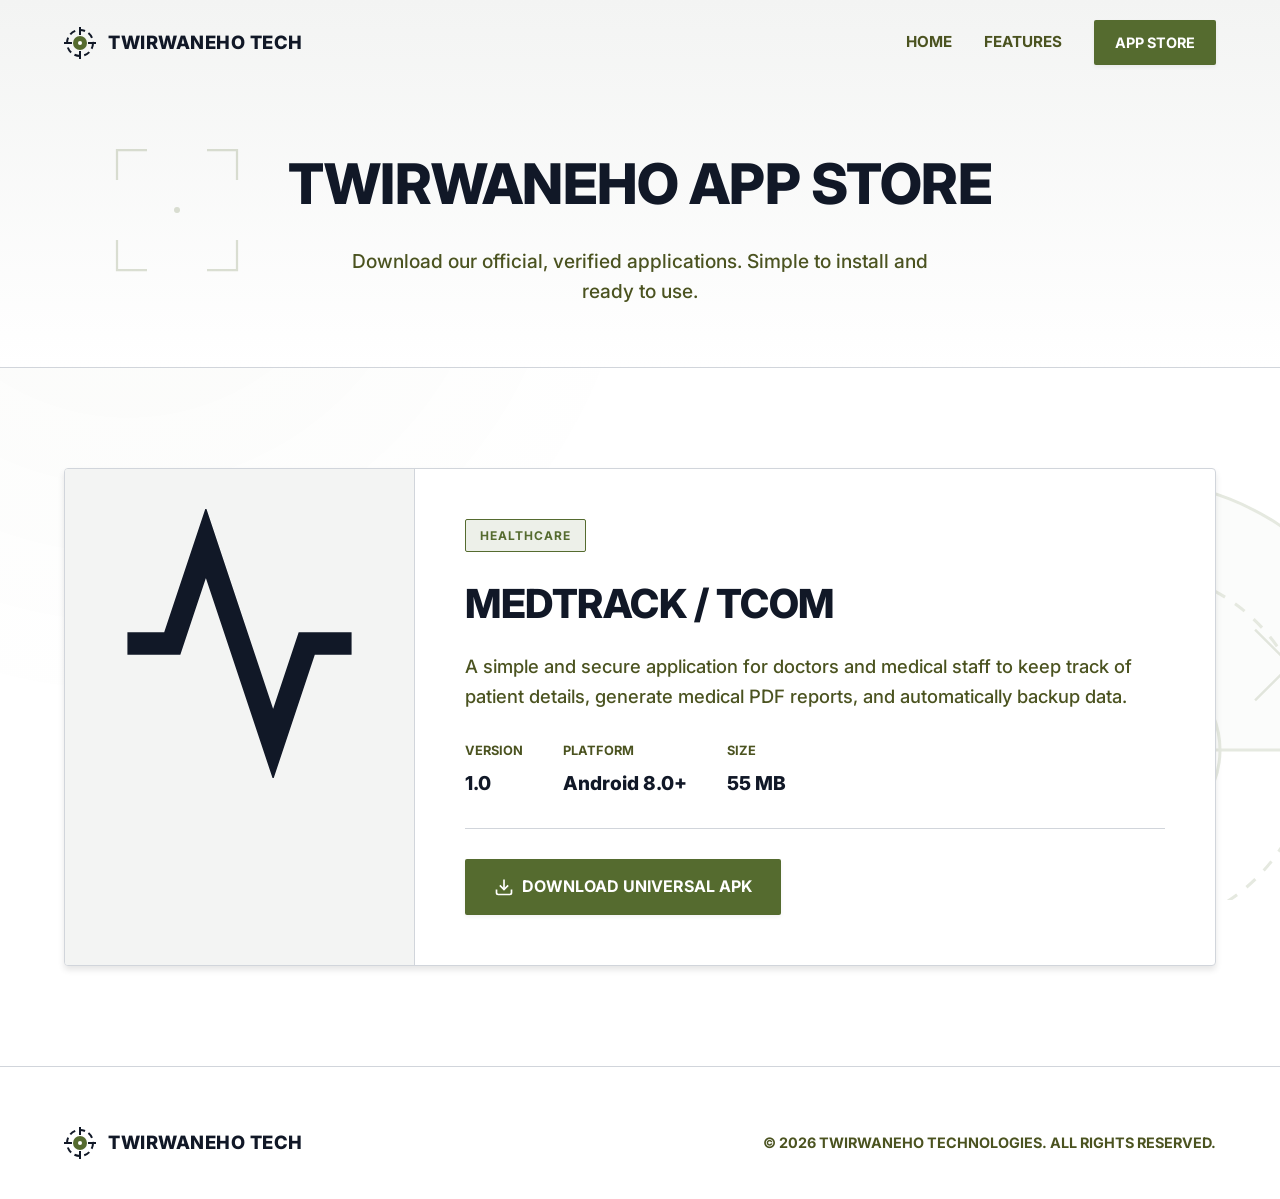
==== store.html @ 4b6f50c0 "feat: host universal apk locally for direct vercel deployment" ====
<!DOCTYPE html>
<html lang="en">
<head>
    <meta charset="UTF-8">
    <meta name="viewport" content="width=device-width, initial-scale=1.0">
    <title>App Store | Twirwaneho Technologies</title>
    <meta name="description" content="Download official verified applications created by Twirwaneho Technologies.">
    <!-- Clean Geometric T Logo for Favicon -->
    <link rel="icon" type="image/svg+xml" href="data:image/svg+xml,%3Csvg width='32' height='32' viewBox='0 0 32 32' fill='none' xmlns='http://www.w3.org/2000/svg'%3E%3Ccircle cx='16' cy='16' r='13' stroke='%23111827' stroke-width='2' stroke-dasharray='6 4'/%3E%3Ccircle cx='16' cy='16' r='7' fill='%23556B2F'/%3E%3Cpath d='M16 0 L16 8 M16 24 L16 32 M0 16 L8 16 M24 16 L32 16' stroke='%23111827' stroke-width='2'/%3E%3Ccircle cx='16' cy='16' r='2' fill='%23FFFFFF'/%3E%3C/svg%3E">
    <link rel="stylesheet" href="styles.css">
    <style>
        .app-store-header {
            padding: 140px 0 60px;
            text-align: center;
            background: linear-gradient(180deg, var(--bg-secondary) 0%, var(--bg-primary) 100%);
            border-bottom: 1px solid var(--border-light);
        }
    </style>
</head>
<body>

    <div class="ambient-bg"></div>

    <!-- Animated Military Background Elements -->
    <div class="tactical-bg">
        <!-- Radar Sweep -->
        <svg class="bg-radar" viewBox="0 0 200 200" xmlns="http://www.w3.org/2000/svg">
            <circle cx="100" cy="100" r="90" fill="none" stroke="currentColor" stroke-width="1"/>
            <circle cx="100" cy="100" r="60" fill="none" stroke="currentColor" stroke-width="1" stroke-dasharray="4 4"/>
            <circle cx="100" cy="100" r="30" fill="none" stroke="currentColor" stroke-width="1"/>
            <line x1="100" y1="10" x2="100" y2="190" stroke="currentColor" stroke-width="1"/>
            <line x1="10" y1="100" x2="190" y2="100" stroke="currentColor" stroke-width="1"/>
            <path d="M100 100 L100 10 A90 90 0 0 1 190 100 Z" fill="currentColor" opacity="0.15"/>
        </svg>

        <!-- Targeting Brackets -->
        <svg class="bg-crosshair" viewBox="0 0 100 100" xmlns="http://www.w3.org/2000/svg">
            <path d="M10 30 V10 H30 M70 10 H90 V30 M90 70 V90 H70 M30 90 H10 V70" fill="none" stroke="currentColor" stroke-width="1.5"/>
            <circle cx="50" cy="50" r="2" fill="currentColor"/>
        </svg>

        <!-- Secondary Crosshair -->
        <svg class="bg-crosshair bg-crosshair-2" viewBox="0 0 100 100" xmlns="http://www.w3.org/2000/svg">
            <path d="M10 30 V10 H30 M70 10 H90 V30 M90 70 V90 H70 M30 90 H10 V70" fill="none" stroke="currentColor" stroke-width="1"/>
            <circle cx="50" cy="50" r="4" fill="none" stroke="currentColor" stroke-width="1"/>
            <line x1="50" y1="20" x2="50" y2="80" stroke="currentColor" stroke-width="0.5"/>
            <line x1="20" y1="50" x2="80" y2="50" stroke="currentColor" stroke-width="0.5"/>
        </svg>

        <!-- Stealth Drone Silhouette -->
        <svg class="bg-drone" viewBox="0 0 100 100" xmlns="http://www.w3.org/2000/svg">
            <path d="M50 15 L62 45 L85 50 L62 55 L50 85 L38 55 L15 50 L38 45 Z" fill="none" stroke="currentColor" stroke-width="0.75"/>
            <path d="M47 45 L50 25 L53 45 Z" stroke="currentColor" stroke-width="0.75" fill="currentColor" opacity="0.3"/>
        </svg>
    </div>

    <!-- Navigation -->
    <nav id="navbar">
        <div class="nav-container">
            <a href="index.html" class="logo">
                <svg width="32" height="32" viewBox="0 0 32 32" fill="none" xmlns="http://www.w3.org/2000/svg"><circle cx="16" cy="16" r="13" stroke="#111827" stroke-width="2" stroke-dasharray="6 4"/><circle cx="16" cy="16" r="7" fill="#556B2F"/><path d="M16 0 L16 8 M16 24 L16 32 M0 16 L8 16 M24 16 L32 16" stroke="#111827" stroke-width="2"/><circle cx="16" cy="16" r="2" fill="#FFFFFF"/></svg>
                <span>Twirwaneho Tech</span>
            </a>
            
            <div class="hamburger" id="hamburger">
                <svg width="28" height="28" viewBox="0 0 24 24" stroke="currentColor" stroke-width="2" stroke-linecap="round" fill="none">
                    <line x1="3" y1="12" x2="21" y2="12"></line>
                    <line x1="3" y1="6" x2="21" y2="6"></line>
                    <line x1="3" y1="18" x2="21" y2="18"></line>
                </svg>
            </div>

            <div class="nav-links" id="nav-links">
                <a href="index.html">Home</a>
                <a href="index.html#features">Features</a>
                <a href="store.html" class="btn btn-primary" style="padding: 10px 20px; font-size: 0.9rem;">App Store</a>
            </div>
        </div>
    </nav>

    <!-- App Store Header -->
    <header class="app-store-header">
        <div class="container reveal">
            <h1 style="font-size: 3.5rem; margin-bottom: 16px;">Twirwaneho App Store</h1>
            <p style="font-size: 1.2rem; max-width: 600px; margin: 0 auto; color: var(--text-muted);">Download our official, verified applications. Simple to install and ready to use.</p>
        </div>
    </header>

    <!-- Apps List -->
    <section class="section">
        <div class="container reveal">
            
            <div class="app-grid">
                <!-- MedTrack App -->
                <div class="app-card">
                    <div class="app-visual">
                        <div class="app-icon-mock">
                            <!-- MedTrack Logo Icon -->
                            <svg viewBox="0 0 24 24" fill="none" stroke="currentColor" stroke-width="2"><path d="M22 12h-4l-3 9L9 3l-3 9H2"></path></svg>
                        </div>
                    </div>
                    <div class="app-info">
                        <span class="tag">Healthcare</span>
                        <h3>MedTrack / TCOM</h3>
                        <p>A simple and secure application for doctors and medical staff to keep track of patient details, generate medical PDF reports, and automatically backup data.</p>
                        
                        <div class="app-meta">
                            <div class="meta-item">
                                <span class="meta-label">Version</span>
                                <span class="meta-val">1.0</span>
                            </div>
                            <div class="meta-item">
                                <span class="meta-label">Platform</span>
                                <span class="meta-val">Android 8.0+</span>
                            </div>
                            <div class="meta-item">
                                <span class="meta-label">Size</span>
                                <span class="meta-val">55 MB</span>
                            </div>
                        </div>

                        <div>
                            <!-- Universal APK Download -->
                            <a href="releases/tacticalmedapp-v1.apk" class="btn btn-primary">
                                <svg width="20" height="20" viewBox="0 0 24 24" fill="none" stroke="currentColor" stroke-width="2"><path d="M21 15v4a2 2 0 0 1-2 2H5a2 2 0 0 1-2-2v-4"></path><polyline points="7 10 12 15 17 10"></polyline><line x1="12" y1="15" x2="12" y2="3"></line></svg>
                                Download Universal APK
                            </a>
                        </div>
                    </div>
                </div>

            </div>

        </div>
    </section>

    <!-- Footer -->
    <footer>
        <div class="container">
            <div class="footer-content">
                <a href="index.html" class="logo">
                    <svg width="24" height="24" viewBox="0 0 32 32" fill="none"><circle cx="16" cy="16" r="13" stroke="#111827" stroke-width="2" stroke-dasharray="6 4"/><circle cx="16" cy="16" r="7" fill="#556B2F"/><path d="M16 0 L16 8 M16 24 L16 32 M0 16 L8 16 M24 16 L32 16" stroke="#111827" stroke-width="2"/><circle cx="16" cy="16" r="2" fill="#FFFFFF"/></svg>
                    <span>Twirwaneho Tech</span>
                </a>
                <span class="footer-text">&copy; 2026 Twirwaneho Technologies. All rights reserved.</span>
            </div>
        </div>
    </footer>

    <script src="app.js"></script>
</body>
</html>
---- styles.css ----
/* ==================================
   Twirwaneho Technologies - Light Military Theme
   ================================== */
@import url('https://fonts.googleapis.com/css2?family=Inter:wght@400;500;600;700;800&display=swap');

:root {
    --bg-primary: #FFFFFF;
    --bg-secondary: #F3F4F3;  /* Very Light Olive-tinted Gray */
    --accent: #556B2F;        /* Olive Drab */
    --accent-hover: #3E4F22;
    --text-pure: #111827;     /* Intense Slate / Almost Black */
    --text-muted: #4B5320;    /* Dark Olive for text */
    --border-light: #D1D5DB;  /* Slate 300 */
    --shadow-sm: 0 2px 4px rgba(0, 0, 0, 0.05);
    --shadow-md: 0 4px 6px rgba(0, 0, 0, 0.1);
    --shadow-lg: 0 10px 15px rgba(0, 0, 0, 0.1);
    --transition: 0.3s cubic-bezier(0.25, 0.46, 0.45, 0.94);
}

* {
    margin: 0;
    padding: 0;
    box-sizing: border-box;
}

body {
    font-family: 'Inter', sans-serif;
    background-color: var(--bg-primary);
    color: var(--text-pure);
    line-height: 1.6;
    overflow-x: hidden;
    -webkit-font-smoothing: antialiased;
}

/* Ambient Background */
.ambient-bg {
    position: fixed;
    top: 0; left: 0; width: 100vw; height: 100vh;
    background-image: radial-gradient(circle at 10% 20%, rgba(85, 107, 47, 0.03) 0%, transparent 40%);
    pointer-events: none;
    z-index: -2;
}

/* Typography & Shared */
h1, h2, h3, h4 { font-weight: 800; letter-spacing: -0.5px; color: var(--text-pure); text-transform: uppercase; }
p { color: var(--text-muted); font-weight: 500; }
.text-center { text-align: center; }

.tag {
    display: inline-block;
    padding: 6px 14px;
    background: rgba(85, 107, 47, 0.1);
    color: var(--accent);
    border: 1px solid var(--accent);
    border-radius: 2px; /* Stark corners */
    font-size: 0.75rem;
    font-weight: 700;
    text-transform: uppercase;
    letter-spacing: 1px;
    margin-bottom: 20px;
}

.btn {
    display: inline-flex;
    align-items: center;
    justify-content: center;
    gap: 8px;
    padding: 14px 28px;
    border-radius: 2px; /* Stark military corners */
    font-weight: 700;
    text-decoration: none;
    text-transform: uppercase;
    transition: var(--transition);
    cursor: pointer;
    border: 1px solid transparent;
}

.btn-primary {
    background: var(--accent);
    color: #FFFFFF !important;
    box-shadow: var(--shadow-sm);
}
.btn-primary:hover {
    background: var(--accent-hover);
    transform: translateY(-2px);
    box-shadow: var(--shadow-md);
}

.btn-secondary {
    background: var(--bg-primary);
    color: var(--text-pure);
    border-color: var(--border-light);
    box-shadow: var(--shadow-sm);
}
.btn-secondary:hover {
    background: var(--bg-secondary);
    border-color: var(--text-muted);
}

/* Photo Placeholders */
.photo-slot {
    width: 100%;
    min-height: 350px;
    background: var(--bg-secondary);
    border: 2px dashed var(--accent);
    border-radius: 4px;
    display: flex;
    align-items: center;
    justify-content: center;
    color: var(--accent);
    font-weight: 700;
    text-transform: uppercase;
    letter-spacing: 1px;
    position: relative;
    overflow: hidden;
    margin: 20px 0;
    transition: var(--transition);
}
.photo-slot::after {
    content: '';
    position: absolute;
    top: 0; left: 0; width: 100%; height: 100%;
    background: repeating-linear-gradient(45deg, transparent, transparent 10px, rgba(85, 107, 47, 0.05) 10px, rgba(85, 107, 47, 0.05) 20px);
}
.photo-slot span { z-index: 2; background: var(--bg-primary); padding: 8px 16px; border-radius: 2px; box-shadow: var(--shadow-sm); border: 1px solid var(--accent); }

/* Navigation */
#navbar {
    position: fixed;
    top: 0; width: 100%;
    z-index: 1000;
    padding: 20px 0;
    transition: var(--transition);
    border-bottom: 1px solid transparent;
    background: transparent;
}
#navbar.scrolled {
    padding: 12px 0;
    background: rgba(255, 255, 255, 0.95);
    backdrop-filter: blur(15px);
    -webkit-backdrop-filter: blur(15px);
    border-bottom: 1px solid var(--border-light);
    box-shadow: var(--shadow-sm);
}

.nav-container {
    max-width: 1200px;
    margin: 0 auto;
    padding: 0 24px;
    display: flex;
    justify-content: space-between;
    align-items: center;
    position: relative;
}
.logo {
    display: flex;
    align-items: center;
    gap: 12px;
    font-weight: 800;
    font-size: 1.15rem;
    color: var(--text-pure);
    text-decoration: none;
    letter-spacing: 0.5px;
    text-transform: uppercase;
    z-index: 100;
}
.logo svg { width: 32px; height: 32px; }

.nav-links { display: flex; gap: 32px; align-items: center; }
.nav-links a {
    color: var(--text-muted);
    text-decoration: none;
    font-weight: 700;
    font-size: 0.95rem;
    text-transform: uppercase;
    transition: var(--transition);
}
.nav-links a:hover, .nav-links a.active { color: var(--accent); }

/* Hamburger Menu Icon */
.hamburger {
    display: none;
    cursor: pointer;
    z-index: 100;
    color: var(--text-pure);
}

/* Layout / Grids */
.container {
    max-width: 1200px;
    margin: 0 auto;
    padding: 0 24px;
    width: 100%;
}
.split-layout {
    display: flex;
    align-items: center;
    gap: 60px;
}
.split-content { flex: 1; }
.split-visual { flex: 1; width: 100%; }

/* Hero Section */
.hero {
    min-height: 90vh;
    display: flex;
    align-items: center;
    padding-top: 100px;
    position: relative;
    z-index: 1;
}
.hero h1 {
    font-size: 4rem;
    line-height: 1.1;
    margin-bottom: 24px;
}
.hero p {
    font-size: 1.25rem;
    margin-bottom: 40px;
    max-width: 600px;
    color: var(--text-muted);
}
.cta-group {
    display: flex; gap: 16px;
}

/* Sections */
.section { padding: 100px 0; position: relative; z-index: 1; }
.section-bg { background-color: var(--bg-secondary); border-top: 1px solid var(--border-light); border-bottom: 1px solid var(--border-light); }

.section-header { text-align: center; margin-bottom: 60px; max-width: 700px; margin-left: auto; margin-right: auto; }
.section-header h2 { font-size: 2.5rem; margin-bottom: 16px; }

/* Features Grid */
.grid {
    display: grid;
    grid-template-columns: repeat(auto-fit, minmax(300px, 1fr));
    gap: 30px;
}
.card {
    background: var(--bg-primary);
    border: 1px solid var(--border-light);
    border-radius: 4px;
    padding: 40px;
    transition: var(--transition);
    box-shadow: var(--shadow-sm);
    position: relative;
    z-index: 2;
}
.card:hover { border-color: var(--accent); transform: translateY(-4px); box-shadow: var(--shadow-md); }
.card-icon {
    width: 52px; height: 52px;
    color: var(--accent);
    background: rgba(85, 107, 47, 0.1);
    border-radius: 4px;
    display: flex; align-items: center; justify-content: center;
    margin-bottom: 24px;
}
.card h3 { font-size: 1.3rem; margin-bottom: 12px; }

/* App Store Specific */
.app-header {
    padding: 140px 0 60px;
    text-align: center;
    background: var(--bg-secondary);
    border-bottom: 1px solid var(--border-light);
}
.app-card {
    display: flex;
    background: var(--bg-primary);
    border: 1px solid var(--border-light);
    border-radius: 4px;
    overflow: hidden;
    box-shadow: var(--shadow-md);
    transition: var(--transition);
}
.app-card:hover { box-shadow: var(--shadow-lg); transform: translateY(-4px); border-color: var(--accent); }
.app-visual {
    width: 350px;
    padding: 40px;
    border-right: 1px solid var(--border-light);
    display: flex; flex-direction: column; gap: 20px;
    background: var(--bg-secondary);
}
.app-info { padding: 50px; flex: 1; }
.app-info h3 { font-size: 2.5rem; margin-bottom: 16px; }
.app-info p { margin-bottom: 30px; font-size: 1.15rem; }

.app-meta {
    display: flex; gap: 40px; margin-bottom: 30px;
    padding-bottom: 30px; border-bottom: 1px solid var(--border-light);
}
.meta-item { display: flex; flex-direction: column; gap: 6px; }
.meta-val { font-weight: 800; color: var(--text-pure); font-size: 1.2rem; }
.meta-label { font-size: 0.8rem; color: var(--text-muted); text-transform: uppercase; font-weight: 700; }

/* Footer */
footer {
    padding: 60px 0 40px;
    background: var(--bg-primary);
    border-top: 1px solid var(--border-light);
}
.footer-content {
    display: flex; justify-content: space-between; align-items: center;
    flex-wrap: wrap; gap: 20px;
}
.footer-text { color: var(--text-muted); font-size: 0.9rem; font-weight: 700; text-transform: uppercase; }

/* Animations & Mobile Responsiveness */
.reveal {
    opacity: 0; transform: translateY(30px);
    transition: all 0.8s cubic-bezier(0.25, 0.46, 0.45, 0.94);
}
.reveal.active { opacity: 1; transform: translateY(0); }

/* Tactical Background Animations */
.tactical-bg {
    position: fixed;
    top: 0; left: 0; width: 100vw; height: 100vh;
    pointer-events: none;
    z-index: 0;
    overflow: hidden;
    color: var(--accent);
}

.bg-radar {
    position: absolute;
    bottom: -150px; right: -150px;
    width: 600px; height: 600px;
    opacity: 0.15;
    animation: rotateSlow 20s linear infinite;
}

.bg-crosshair {
    position: absolute;
    top: 15%; left: 8%;
    width: 150px; height: 150px;
    opacity: 0.2;
    animation: pulseSlow 5s ease-in-out infinite;
}

.bg-crosshair-2 {
    position: absolute;
    top: 60%; left: 80%;
    width: 250px; height: 250px;
    opacity: 0.15;
    transform: rotate(45deg); /* Add variety */
    animation: pulseSlow 8s ease-in-out infinite alternate;
}

.bg-drone {
    position: absolute;
    top: 30%; left: -150px;
    width: 150px; height: 150px;
    opacity: 0.2;
    animation: flyAcross 30s linear infinite;
}

@keyframes rotateSlow {
    from { transform: rotate(0deg); }
    to { transform: rotate(360deg); }
}

@keyframes pulseSlow {
    0% { transform: scale(0.95); opacity: 0.03; }
    50% { transform: scale(1.05); opacity: 0.06; }
    100% { transform: scale(0.95); opacity: 0.03; }
}

@keyframes flyAcross {
    0% { transform: translate(-100px, 0) rotate(15deg); }
    50% { transform: translate(50vw, -10vw) rotate(5deg); }
    100% { transform: translate(120vw, 5vw) rotate(25deg); }
}

@media(max-width: 900px) {
    .hamburger { display: block; }
    
    .nav-links {
        position: fixed;
        top: 0; left: 0; width: 100%; height: 100vh;
        background: rgba(255, 255, 255, 0.98);
        flex-direction: column;
        justify-content: center;
        align-items: center;
        opacity: 0;
        pointer-events: none;
        transform: translateY(-20px);
        transition: var(--transition);
    }
    .nav-links.active {
        opacity: 1;
        pointer-events: all;
        transform: translateY(0);
    }
    
    .split-layout { flex-direction: column; gap: 40px; text-align: center; }
    .hero { padding-top: 140px; text-align: center; }
    .hero p { margin-left: auto; margin-right: auto; }
    .cta-group { justify-content: center; }
    .app-card { flex-direction: column; }
    .app-visual { width: 100%; border-right: none; border-bottom: 1px solid var(--border-light); }
    .app-meta { flex-wrap: wrap; gap: 20px; justify-content: space-between; }
    h1 { font-size: 3rem !important; }
}
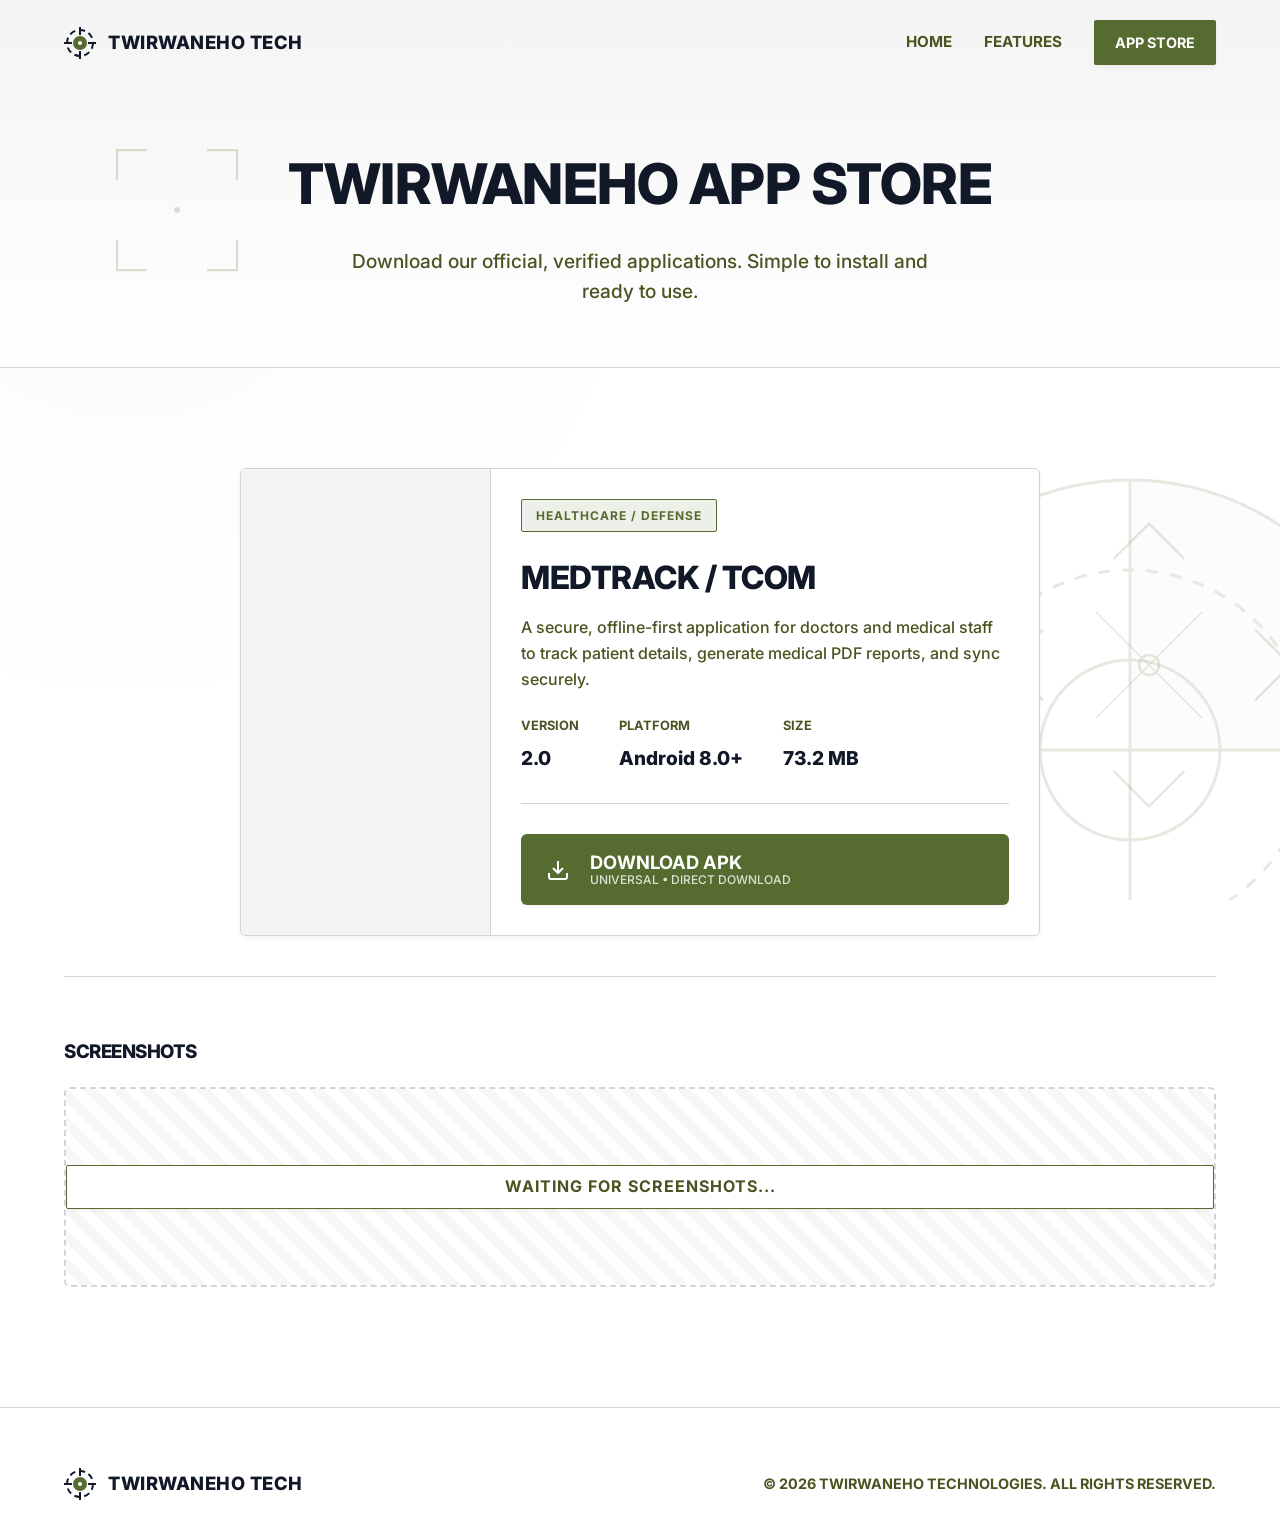
==== commit 8f508a05: "chore: update store ui and prepare for v2 app and screenshots" ====
--- a/store.html
+++ b/store.html
@@ -94,20 +94,20 @@
                 <!-- MedTrack App -->
                 <div class="app-card">
                     <div class="app-visual">
-                        <div class="app-icon-mock">
-                            <!-- MedTrack Logo Icon -->
+                        <div class="app-icon-mock" id="app-logo-placeholder">
+                            <!-- Logo placeholder (Waiting for user's logo) -->
                             <svg viewBox="0 0 24 24" fill="none" stroke="currentColor" stroke-width="2"><path d="M22 12h-4l-3 9L9 3l-3 9H2"></path></svg>
                         </div>
                     </div>
                     <div class="app-info">
-                        <span class="tag">Healthcare</span>
+                        <span class="tag">Healthcare / Defense</span>
                         <h3>MedTrack / TCOM</h3>
-                        <p>A simple and secure application for doctors and medical staff to keep track of patient details, generate medical PDF reports, and automatically backup data.</p>
+                        <p>A secure, offline-first application for doctors and medical staff to track patient details, generate medical PDF reports, and sync securely.</p>
                         
                         <div class="app-meta">
                             <div class="meta-item">
                                 <span class="meta-label">Version</span>
-                                <span class="meta-val">1.0</span>
+                                <span class="meta-val">2.0</span>
                             </div>
                             <div class="meta-item">
                                 <span class="meta-label">Platform</span>
@@ -115,17 +115,27 @@
                             </div>
                             <div class="meta-item">
                                 <span class="meta-label">Size</span>
-                                <span class="meta-val">55 MB</span>
+                                <span class="meta-val">73.2 MB</span>
                             </div>
                         </div>
 
-                        <div>
-                            <!-- Universal APK Download -->
-                            <a href="releases/tacticalmedapp-v1.apk" class="btn btn-primary">
-                                <svg width="20" height="20" viewBox="0 0 24 24" fill="none" stroke="currentColor" stroke-width="2"><path d="M21 15v4a2 2 0 0 1-2 2H5a2 2 0 0 1-2-2v-4"></path><polyline points="7 10 12 15 17 10"></polyline><line x1="12" y1="15" x2="12" y2="3"></line></svg>
-                                Download Universal APK
+                        <div class="download-section">
+                            <a href="releases/tacticalmedapp-v1.apk" class="btn btn-primary btn-download">
+                                <svg width="24" height="24" viewBox="0 0 24 24" fill="none" stroke="currentColor" stroke-width="2"><path d="M21 15v4a2 2 0 0 1-2 2H5a2 2 0 0 1-2-2v-4"></path><polyline points="7 10 12 15 17 10"></polyline><line x1="12" y1="15" x2="12" y2="3"></line></svg>
+                                <span>
+                                    <strong>Download APK</strong>
+                                    <small>Universal • Direct Download</small>
+                                </span>
                             </a>
                         </div>
+                    </div>
+                </div>
+
+                <!-- Screenshots Area (Prepared for when screenshots are generated) -->
+                <div class="app-screenshots">
+                    <h3 style="margin-top: 40px; margin-bottom: 20px;">Screenshots</h3>
+                    <div class="screenshots-grid photo-slot">
+                        <span>Waiting for screenshots...</span>
                     </div>
                 </div>
 
--- a/styles.css
+++ b/styles.css
@@ -1,16 +1,18 @@
-/* ==================================
-   Twirwaneho Technologies - Light Military Theme
-   ================================== */
 @import url('https://fonts.googleapis.com/css2?family=Inter:wght@400;500;600;700;800&display=swap');
 
 :root {
     --bg-primary: #FFFFFF;
-    --bg-secondary: #F3F4F3;  /* Very Light Olive-tinted Gray */
-    --accent: #556B2F;        /* Olive Drab */
+    --bg-secondary: #F3F4F3;
+    /* Very Light Olive-tinted Gray */
+    --accent: #556B2F;
+    /* Olive Drab */
     --accent-hover: #3E4F22;
-    --text-pure: #111827;     /* Intense Slate / Almost Black */
-    --text-muted: #4B5320;    /* Dark Olive for text */
-    --border-light: #D1D5DB;  /* Slate 300 */
+    --text-pure: #111827;
+    /* Intense Slate / Almost Black */
+    --text-muted: #4B5320;
+    /* Dark Olive for text */
+    --border-light: #D1D5DB;
+    /* Slate 300 */
     --shadow-sm: 0 2px 4px rgba(0, 0, 0, 0.05);
     --shadow-md: 0 4px 6px rgba(0, 0, 0, 0.1);
     --shadow-lg: 0 10px 15px rgba(0, 0, 0, 0.1);
@@ -35,16 +37,34 @@
 /* Ambient Background */
 .ambient-bg {
     position: fixed;
-    top: 0; left: 0; width: 100vw; height: 100vh;
+    top: 0;
+    left: 0;
+    width: 100vw;
+    height: 100vh;
     background-image: radial-gradient(circle at 10% 20%, rgba(85, 107, 47, 0.03) 0%, transparent 40%);
     pointer-events: none;
     z-index: -2;
 }
 
 /* Typography & Shared */
-h1, h2, h3, h4 { font-weight: 800; letter-spacing: -0.5px; color: var(--text-pure); text-transform: uppercase; }
-p { color: var(--text-muted); font-weight: 500; }
-.text-center { text-align: center; }
+h1,
+h2,
+h3,
+h4 {
+    font-weight: 800;
+    letter-spacing: -0.5px;
+    color: var(--text-pure);
+    text-transform: uppercase;
+}
+
+p {
+    color: var(--text-muted);
+    font-weight: 500;
+}
+
+.text-center {
+    text-align: center;
+}
 
 .tag {
     display: inline-block;
@@ -52,7 +72,8 @@
     background: rgba(85, 107, 47, 0.1);
     color: var(--accent);
     border: 1px solid var(--accent);
-    border-radius: 2px; /* Stark corners */
+    border-radius: 2px;
+    /* Stark corners */
     font-size: 0.75rem;
     font-weight: 700;
     text-transform: uppercase;
@@ -66,7 +87,8 @@
     justify-content: center;
     gap: 8px;
     padding: 14px 28px;
-    border-radius: 2px; /* Stark military corners */
+    border-radius: 2px;
+    /* Stark military corners */
     font-weight: 700;
     text-decoration: none;
     text-transform: uppercase;
@@ -80,6 +102,7 @@
     color: #FFFFFF !important;
     box-shadow: var(--shadow-sm);
 }
+
 .btn-primary:hover {
     background: var(--accent-hover);
     transform: translateY(-2px);
@@ -92,6 +115,7 @@
     border-color: var(--border-light);
     box-shadow: var(--shadow-sm);
 }
+
 .btn-secondary:hover {
     background: var(--bg-secondary);
     border-color: var(--text-muted);
@@ -116,24 +140,38 @@
     margin: 20px 0;
     transition: var(--transition);
 }
+
 .photo-slot::after {
     content: '';
     position: absolute;
-    top: 0; left: 0; width: 100%; height: 100%;
+    top: 0;
+    left: 0;
+    width: 100%;
+    height: 100%;
     background: repeating-linear-gradient(45deg, transparent, transparent 10px, rgba(85, 107, 47, 0.05) 10px, rgba(85, 107, 47, 0.05) 20px);
 }
-.photo-slot span { z-index: 2; background: var(--bg-primary); padding: 8px 16px; border-radius: 2px; box-shadow: var(--shadow-sm); border: 1px solid var(--accent); }
+
+.photo-slot span {
+    z-index: 2;
+    background: var(--bg-primary);
+    padding: 8px 16px;
+    border-radius: 2px;
+    box-shadow: var(--shadow-sm);
+    border: 1px solid var(--accent);
+}
 
 /* Navigation */
 #navbar {
     position: fixed;
-    top: 0; width: 100%;
+    top: 0;
+    width: 100%;
     z-index: 1000;
     padding: 20px 0;
     transition: var(--transition);
     border-bottom: 1px solid transparent;
     background: transparent;
 }
+
 #navbar.scrolled {
     padding: 12px 0;
     background: rgba(255, 255, 255, 0.95);
@@ -152,6 +190,7 @@
     align-items: center;
     position: relative;
 }
+
 .logo {
     display: flex;
     align-items: center;
@@ -164,9 +203,18 @@
     text-transform: uppercase;
     z-index: 100;
 }
-.logo svg { width: 32px; height: 32px; }
-
-.nav-links { display: flex; gap: 32px; align-items: center; }
+
+.logo svg {
+    width: 32px;
+    height: 32px;
+}
+
+.nav-links {
+    display: flex;
+    gap: 32px;
+    align-items: center;
+}
+
 .nav-links a {
     color: var(--text-muted);
     text-decoration: none;
@@ -175,7 +223,11 @@
     text-transform: uppercase;
     transition: var(--transition);
 }
-.nav-links a:hover, .nav-links a.active { color: var(--accent); }
+
+.nav-links a:hover,
+.nav-links a.active {
+    color: var(--accent);
+}
 
 /* Hamburger Menu Icon */
 .hamburger {
@@ -192,13 +244,21 @@
     padding: 0 24px;
     width: 100%;
 }
+
 .split-layout {
     display: flex;
     align-items: center;
     gap: 60px;
 }
-.split-content { flex: 1; }
-.split-visual { flex: 1; width: 100%; }
+
+.split-content {
+    flex: 1;
+}
+
+.split-visual {
+    flex: 1;
+    width: 100%;
+}
 
 /* Hero Section */
 .hero {
@@ -209,27 +269,50 @@
     position: relative;
     z-index: 1;
 }
+
 .hero h1 {
     font-size: 4rem;
     line-height: 1.1;
     margin-bottom: 24px;
 }
+
 .hero p {
     font-size: 1.25rem;
     margin-bottom: 40px;
     max-width: 600px;
     color: var(--text-muted);
 }
+
 .cta-group {
-    display: flex; gap: 16px;
+    display: flex;
+    gap: 16px;
 }
 
 /* Sections */
-.section { padding: 100px 0; position: relative; z-index: 1; }
-.section-bg { background-color: var(--bg-secondary); border-top: 1px solid var(--border-light); border-bottom: 1px solid var(--border-light); }
-
-.section-header { text-align: center; margin-bottom: 60px; max-width: 700px; margin-left: auto; margin-right: auto; }
-.section-header h2 { font-size: 2.5rem; margin-bottom: 16px; }
+.section {
+    padding: 100px 0;
+    position: relative;
+    z-index: 1;
+}
+
+.section-bg {
+    background-color: var(--bg-secondary);
+    border-top: 1px solid var(--border-light);
+    border-bottom: 1px solid var(--border-light);
+}
+
+.section-header {
+    text-align: center;
+    margin-bottom: 60px;
+    max-width: 700px;
+    margin-left: auto;
+    margin-right: auto;
+}
+
+.section-header h2 {
+    font-size: 2.5rem;
+    margin-bottom: 16px;
+}
 
 /* Features Grid */
 .grid {
@@ -237,6 +320,7 @@
     grid-template-columns: repeat(auto-fit, minmax(300px, 1fr));
     gap: 30px;
 }
+
 .card {
     background: var(--bg-primary);
     border: 1px solid var(--border-light);
@@ -247,16 +331,29 @@
     position: relative;
     z-index: 2;
 }
-.card:hover { border-color: var(--accent); transform: translateY(-4px); box-shadow: var(--shadow-md); }
+
+.card:hover {
+    border-color: var(--accent);
+    transform: translateY(-4px);
+    box-shadow: var(--shadow-md);
+}
+
 .card-icon {
-    width: 52px; height: 52px;
+    width: 52px;
+    height: 52px;
     color: var(--accent);
     background: rgba(85, 107, 47, 0.1);
     border-radius: 4px;
-    display: flex; align-items: center; justify-content: center;
+    display: flex;
+    align-items: center;
+    justify-content: center;
     margin-bottom: 24px;
 }
-.card h3 { font-size: 1.3rem; margin-bottom: 12px; }
+
+.card h3 {
+    font-size: 1.3rem;
+    margin-bottom: 12px;
+}
 
 /* App Store Specific */
 .app-header {
@@ -265,34 +362,131 @@
     background: var(--bg-secondary);
     border-bottom: 1px solid var(--border-light);
 }
+
 .app-card {
     display: flex;
     background: var(--bg-primary);
     border: 1px solid var(--border-light);
-    border-radius: 4px;
+    border-radius: 6px;
     overflow: hidden;
+    box-shadow: var(--shadow-sm);
+    transition: var(--transition);
+    max-width: 800px;
+    margin: 0 auto;
+}
+
+.app-card:hover {
     box-shadow: var(--shadow-md);
-    transition: var(--transition);
-}
-.app-card:hover { box-shadow: var(--shadow-lg); transform: translateY(-4px); border-color: var(--accent); }
+    transform: translateY(-2px);
+    border-color: var(--accent);
+}
+
 .app-visual {
-    width: 350px;
-    padding: 40px;
+    width: 250px;
+    padding: 20px;
     border-right: 1px solid var(--border-light);
-    display: flex; flex-direction: column; gap: 20px;
+    display: flex;
+    flex-direction: column;
+    align-items: center;
+    justify-content: center;
+    gap: 15px;
     background: var(--bg-secondary);
 }
-.app-info { padding: 50px; flex: 1; }
-.app-info h3 { font-size: 2.5rem; margin-bottom: 16px; }
-.app-info p { margin-bottom: 30px; font-size: 1.15rem; }
+
+.app-info {
+    padding: 30px;
+    flex: 1;
+}
+
+.app-info h3 {
+    font-size: 2rem;
+    margin-bottom: 12px;
+}
+
+.app-info p {
+    margin-bottom: 24px;
+    font-size: 1rem;
+    color: var(--text-muted);
+}
 
 .app-meta {
-    display: flex; gap: 40px; margin-bottom: 30px;
-    padding-bottom: 30px; border-bottom: 1px solid var(--border-light);
-}
-.meta-item { display: flex; flex-direction: column; gap: 6px; }
-.meta-val { font-weight: 800; color: var(--text-pure); font-size: 1.2rem; }
-.meta-label { font-size: 0.8rem; color: var(--text-muted); text-transform: uppercase; font-weight: 700; }
+    display: flex;
+    gap: 40px;
+    margin-bottom: 30px;
+    padding-bottom: 30px;
+    border-bottom: 1px solid var(--border-light);
+}
+
+.meta-item {
+    display: flex;
+    flex-direction: column;
+    gap: 6px;
+}
+
+.meta-val {
+    font-weight: 800;
+    color: var(--text-pure);
+    font-size: 1.2rem;
+}
+
+.meta-label {
+    font-size: 0.8rem;
+    color: var(--text-muted);
+    text-transform: uppercase;
+    font-weight: 700;
+}
+
+/* Download & Screenshots added styles */
+.download-section {
+    margin-top: 10px;
+}
+
+.btn-download {
+    width: 100%;
+    justify-content: flex-start;
+    padding: 16px 24px;
+    gap: 20px;
+    border-radius: 6px;
+}
+
+.btn-download span {
+    display: flex;
+    flex-direction: column;
+    align-items: flex-start;
+    text-align: left;
+    line-height: 1.2;
+}
+
+.btn-download span strong {
+    font-size: 1.15rem;
+}
+
+.btn-download span small {
+    font-size: 0.75rem;
+    font-weight: 500;
+    opacity: 0.8;
+}
+
+.app-screenshots {
+    margin-top: 40px;
+    border-top: 1px solid var(--border-light);
+    padding-top: 20px;
+}
+
+.screenshots-grid {
+    display: grid;
+    grid-template-columns: repeat(auto-fit, minmax(200px, 1fr));
+    gap: 20px;
+    min-height: 200px;
+    background: transparent;
+    border: 2px dashed var(--border-light);
+    border-radius: 6px;
+    align-items: center;
+    justify-content: center;
+    text-align: center;
+    color: var(--text-muted);
+}
+
 
 /* Footer */
 footer {
@@ -300,23 +494,41 @@
     background: var(--bg-primary);
     border-top: 1px solid var(--border-light);
 }
+
 .footer-content {
-    display: flex; justify-content: space-between; align-items: center;
-    flex-wrap: wrap; gap: 20px;
-}
-.footer-text { color: var(--text-muted); font-size: 0.9rem; font-weight: 700; text-transform: uppercase; }
+    display: flex;
+    justify-content: space-between;
+    align-items: center;
+    flex-wrap: wrap;
+    gap: 20px;
+}
+
+.footer-text {
+    color: var(--text-muted);
+    font-size: 0.9rem;
+    font-weight: 700;
+    text-transform: uppercase;
+}
 
 /* Animations & Mobile Responsiveness */
 .reveal {
-    opacity: 0; transform: translateY(30px);
+    opacity: 0;
+    transform: translateY(30px);
     transition: all 0.8s cubic-bezier(0.25, 0.46, 0.45, 0.94);
 }
-.reveal.active { opacity: 1; transform: translateY(0); }
+
+.reveal.active {
+    opacity: 1;
+    transform: translateY(0);
+}
 
 /* Tactical Background Animations */
 .tactical-bg {
     position: fixed;
-    top: 0; left: 0; width: 100vw; height: 100vh;
+    top: 0;
+    left: 0;
+    width: 100vw;
+    height: 100vh;
     pointer-events: none;
     z-index: 0;
     overflow: hidden;
@@ -325,60 +537,98 @@
 
 .bg-radar {
     position: absolute;
-    bottom: -150px; right: -150px;
-    width: 600px; height: 600px;
+    bottom: -150px;
+    right: -150px;
+    width: 600px;
+    height: 600px;
     opacity: 0.15;
     animation: rotateSlow 20s linear infinite;
 }
 
 .bg-crosshair {
     position: absolute;
-    top: 15%; left: 8%;
-    width: 150px; height: 150px;
+    top: 15%;
+    left: 8%;
+    width: 150px;
+    height: 150px;
     opacity: 0.2;
     animation: pulseSlow 5s ease-in-out infinite;
 }
 
 .bg-crosshair-2 {
     position: absolute;
-    top: 60%; left: 80%;
-    width: 250px; height: 250px;
+    top: 60%;
+    left: 80%;
+    width: 250px;
+    height: 250px;
     opacity: 0.15;
-    transform: rotate(45deg); /* Add variety */
+    transform: rotate(45deg);
+    /* Add variety */
     animation: pulseSlow 8s ease-in-out infinite alternate;
 }
 
 .bg-drone {
     position: absolute;
-    top: 30%; left: -150px;
-    width: 150px; height: 150px;
+    top: 30%;
+    left: -150px;
+    width: 150px;
+    height: 150px;
     opacity: 0.2;
     animation: flyAcross 30s linear infinite;
 }
 
 @keyframes rotateSlow {
-    from { transform: rotate(0deg); }
-    to { transform: rotate(360deg); }
+    from {
+        transform: rotate(0deg);
+    }
+
+    to {
+        transform: rotate(360deg);
+    }
 }
 
 @keyframes pulseSlow {
-    0% { transform: scale(0.95); opacity: 0.03; }
-    50% { transform: scale(1.05); opacity: 0.06; }
-    100% { transform: scale(0.95); opacity: 0.03; }
+    0% {
+        transform: scale(0.95);
+        opacity: 0.03;
+    }
+
+    50% {
+        transform: scale(1.05);
+        opacity: 0.06;
+    }
+
+    100% {
+        transform: scale(0.95);
+        opacity: 0.03;
+    }
 }
 
 @keyframes flyAcross {
-    0% { transform: translate(-100px, 0) rotate(15deg); }
-    50% { transform: translate(50vw, -10vw) rotate(5deg); }
-    100% { transform: translate(120vw, 5vw) rotate(25deg); }
+    0% {
+        transform: translate(-100px, 0) rotate(15deg);
+    }
+
+    50% {
+        transform: translate(50vw, -10vw) rotate(5deg);
+    }
+
+    100% {
+        transform: translate(120vw, 5vw) rotate(25deg);
+    }
 }
 
 @media(max-width: 900px) {
-    .hamburger { display: block; }
-    
+    .hamburger {
+        display: block;
+    }
+
     .nav-links {
         position: fixed;
-        top: 0; left: 0; width: 100%; height: 100vh;
+        top: 0;
+        left: 0;
+        width: 100%;
+        height: 100vh;
         background: rgba(255, 255, 255, 0.98);
         flex-direction: column;
         justify-content: center;
@@ -388,18 +638,50 @@
         transform: translateY(-20px);
         transition: var(--transition);
     }
+
     .nav-links.active {
         opacity: 1;
         pointer-events: all;
         transform: translateY(0);
     }
-    
-    .split-layout { flex-direction: column; gap: 40px; text-align: center; }
-    .hero { padding-top: 140px; text-align: center; }
-    .hero p { margin-left: auto; margin-right: auto; }
-    .cta-group { justify-content: center; }
-    .app-card { flex-direction: column; }
-    .app-visual { width: 100%; border-right: none; border-bottom: 1px solid var(--border-light); }
-    .app-meta { flex-wrap: wrap; gap: 20px; justify-content: space-between; }
-    h1 { font-size: 3rem !important; }
-}
+
+    .split-layout {
+        flex-direction: column;
+        gap: 40px;
+        text-align: center;
+    }
+
+    .hero {
+        padding-top: 140px;
+        text-align: center;
+    }
+
+    .hero p {
+        margin-left: auto;
+        margin-right: auto;
+    }
+
+    .cta-group {
+        justify-content: center;
+    }
+
+    .app-card {
+        flex-direction: column;
+    }
+
+    .app-visual {
+        width: 100%;
+        border-right: none;
+        border-bottom: 1px solid var(--border-light);
+    }
+
+    .app-meta {
+        flex-wrap: wrap;
+        gap: 20px;
+        justify-content: space-between;
+    }
+
+    h1 {
+        font-size: 3rem !important;
+    }
+}
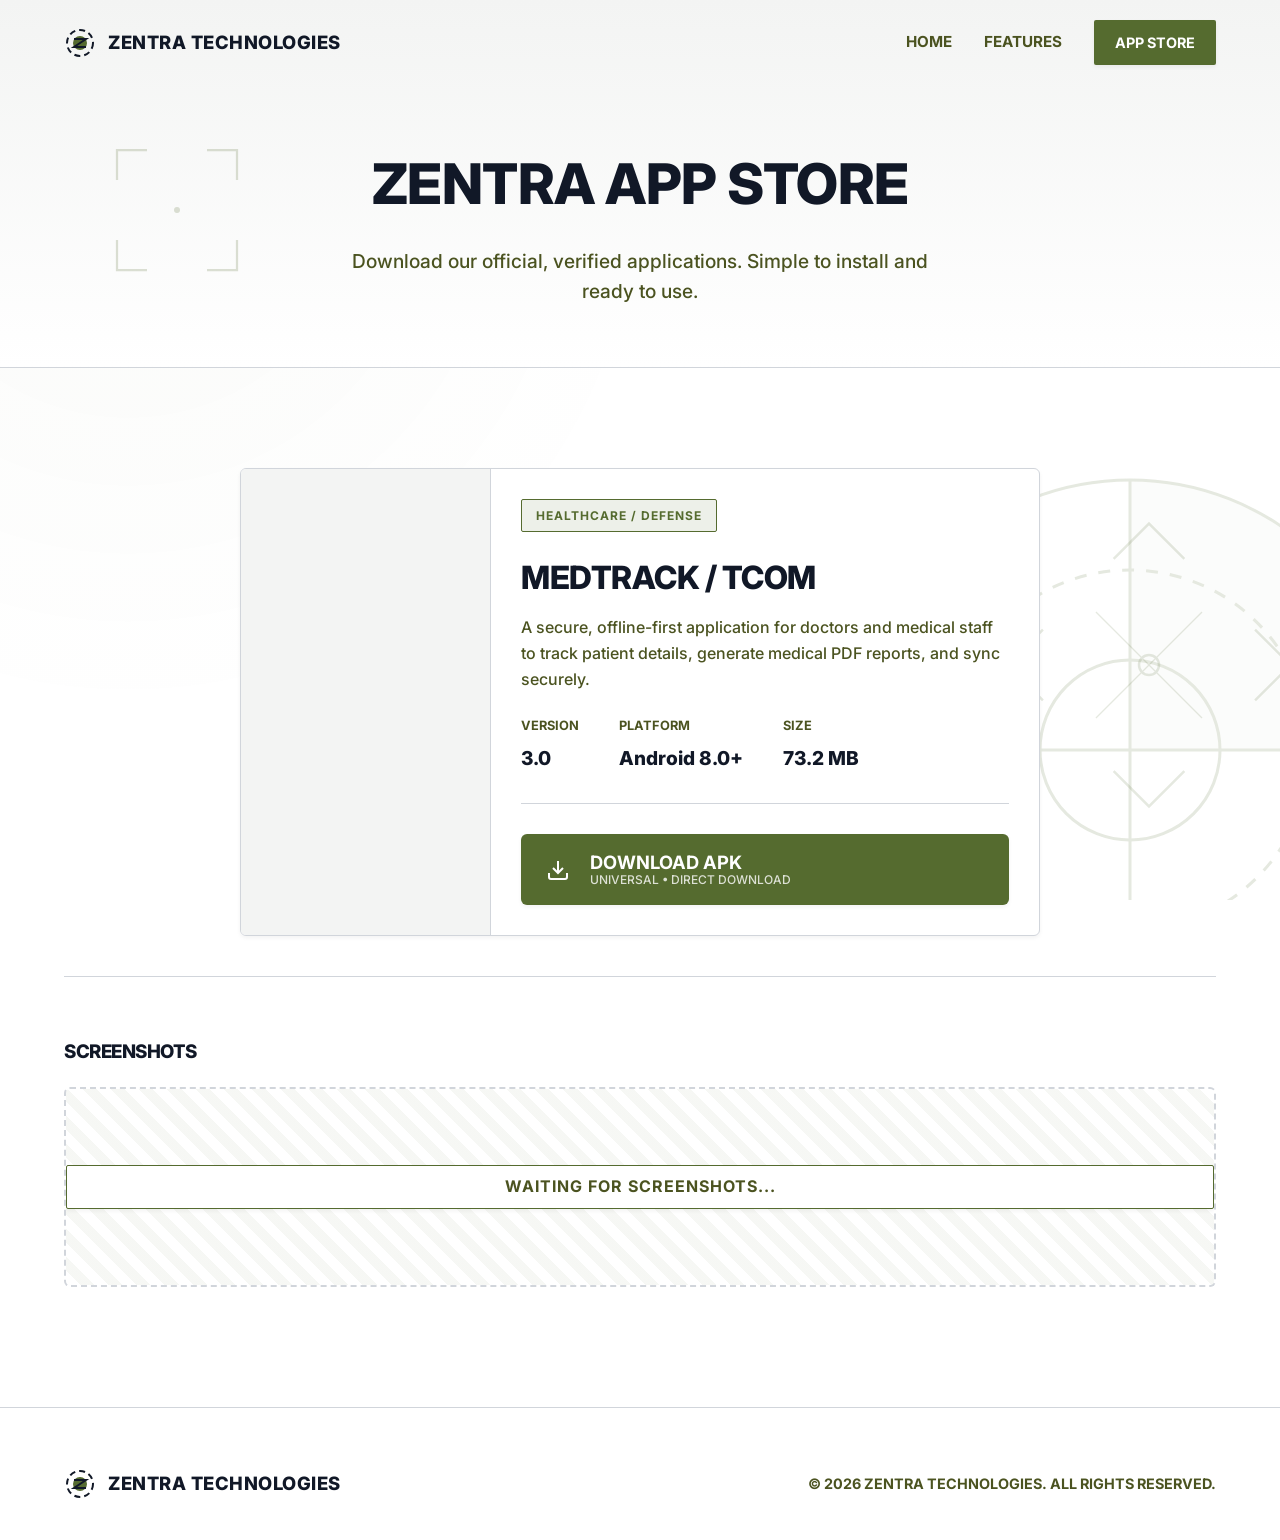
==== commit 87ecc33d: "Update UI to Zentra Technologies, refine mission statement, and add mini app cards" ====
--- a/store.html
+++ b/store.html
@@ -3,10 +3,10 @@
 <head>
     <meta charset="UTF-8">
     <meta name="viewport" content="width=device-width, initial-scale=1.0">
-    <title>App Store | Twirwaneho Technologies</title>
-    <meta name="description" content="Download official verified applications created by Twirwaneho Technologies.">
-    <!-- Clean Geometric T Logo for Favicon -->
-    <link rel="icon" type="image/svg+xml" href="data:image/svg+xml,%3Csvg width='32' height='32' viewBox='0 0 32 32' fill='none' xmlns='http://www.w3.org/2000/svg'%3E%3Ccircle cx='16' cy='16' r='13' stroke='%23111827' stroke-width='2' stroke-dasharray='6 4'/%3E%3Ccircle cx='16' cy='16' r='7' fill='%23556B2F'/%3E%3Cpath d='M16 0 L16 8 M16 24 L16 32 M0 16 L8 16 M24 16 L32 16' stroke='%23111827' stroke-width='2'/%3E%3Ccircle cx='16' cy='16' r='2' fill='%23FFFFFF'/%3E%3C/svg%3E">
+    <title>App Store | Zentra Technologies</title>
+    <meta name="description" content="Download official verified applications created by Zentra Technologies.">
+    <!-- Clean Geometric Z Logo for Favicon -->
+    <link rel="icon" type="image/svg+xml" href="data:image/svg+xml,%3Csvg width='32' height='32' viewBox='0 0 32 32' fill='none' xmlns='http://www.w3.org/2000/svg'%3E%3Ccircle cx='16' cy='16' r='13' stroke='%23111827' stroke-width='2' stroke-dasharray='6 4'/%3E%3Ccircle cx='16' cy='16' r='7' fill='%23556B2F'/%3E%3Cpath d='M10 12 L22 12 L10 20 L22 20' stroke='%23111827' stroke-width='2' fill='none'/%3E%3C/svg%3E">
     <link rel="stylesheet" href="styles.css">
     <style>
         .app-store-header {
@@ -58,8 +58,8 @@
     <nav id="navbar">
         <div class="nav-container">
             <a href="index.html" class="logo">
-                <svg width="32" height="32" viewBox="0 0 32 32" fill="none" xmlns="http://www.w3.org/2000/svg"><circle cx="16" cy="16" r="13" stroke="#111827" stroke-width="2" stroke-dasharray="6 4"/><circle cx="16" cy="16" r="7" fill="#556B2F"/><path d="M16 0 L16 8 M16 24 L16 32 M0 16 L8 16 M24 16 L32 16" stroke="#111827" stroke-width="2"/><circle cx="16" cy="16" r="2" fill="#FFFFFF"/></svg>
-                <span>Twirwaneho Tech</span>
+                <svg width="32" height="32" viewBox="0 0 32 32" fill="none" xmlns="http://www.w3.org/2000/svg"><circle cx="16" cy="16" r="13" stroke="#111827" stroke-width="2" stroke-dasharray="6 4"/><circle cx="16" cy="16" r="7" fill="#556B2F"/><path d="M10 12 L22 12 L10 20 L22 20" stroke="#111827" stroke-width="2" fill="none"/></svg>
+                <span>Zentra Technologies</span>
             </a>
             
             <div class="hamburger" id="hamburger">
@@ -81,7 +81,7 @@
     <!-- App Store Header -->
     <header class="app-store-header">
         <div class="container reveal">
-            <h1 style="font-size: 3.5rem; margin-bottom: 16px;">Twirwaneho App Store</h1>
+            <h1 style="font-size: 3.5rem; margin-bottom: 16px;">Zentra App Store</h1>
             <p style="font-size: 1.2rem; max-width: 600px; margin: 0 auto; color: var(--text-muted);">Download our official, verified applications. Simple to install and ready to use.</p>
         </div>
     </header>
@@ -107,7 +107,7 @@
                         <div class="app-meta">
                             <div class="meta-item">
                                 <span class="meta-label">Version</span>
-                                <span class="meta-val">2.0</span>
+                                <span class="meta-val">3.0</span>
                             </div>
                             <div class="meta-item">
                                 <span class="meta-label">Platform</span>
@@ -120,7 +120,7 @@
                         </div>
 
                         <div class="download-section">
-                            <a href="releases/tacticalmedapp-v1.apk" class="btn btn-primary btn-download">
+                            <a href="releases/tacticalmedapp-v3.apk" class="btn btn-primary btn-download">
                                 <svg width="24" height="24" viewBox="0 0 24 24" fill="none" stroke="currentColor" stroke-width="2"><path d="M21 15v4a2 2 0 0 1-2 2H5a2 2 0 0 1-2-2v-4"></path><polyline points="7 10 12 15 17 10"></polyline><line x1="12" y1="15" x2="12" y2="3"></line></svg>
                                 <span>
                                     <strong>Download APK</strong>
@@ -149,10 +149,10 @@
         <div class="container">
             <div class="footer-content">
                 <a href="index.html" class="logo">
-                    <svg width="24" height="24" viewBox="0 0 32 32" fill="none"><circle cx="16" cy="16" r="13" stroke="#111827" stroke-width="2" stroke-dasharray="6 4"/><circle cx="16" cy="16" r="7" fill="#556B2F"/><path d="M16 0 L16 8 M16 24 L16 32 M0 16 L8 16 M24 16 L32 16" stroke="#111827" stroke-width="2"/><circle cx="16" cy="16" r="2" fill="#FFFFFF"/></svg>
-                    <span>Twirwaneho Tech</span>
+                    <svg width="24" height="24" viewBox="0 0 32 32" fill="none" xmlns="http://www.w3.org/2000/svg"><circle cx="16" cy="16" r="13" stroke="#111827" stroke-width="2" stroke-dasharray="6 4"/><circle cx="16" cy="16" r="7" fill="#556B2F"/><path d="M10 12 L22 12 L10 20 L22 20" stroke="#111827" stroke-width="2" fill="none"/></svg>
+                    <span>Zentra Technologies</span>
                 </a>
-                <span class="footer-text">&copy; 2026 Twirwaneho Technologies. All rights reserved.</span>
+                <span class="footer-text">&copy; 2026 Zentra Technologies. All rights reserved.</span>
             </div>
         </div>
     </footer>
--- a/styles.css
+++ b/styles.css
@@ -684,4 +684,73 @@
     h1 {
         font-size: 3rem !important;
     }
+}
+
+/* Mini App Cards */
+.mini-app-grid {
+    display: grid;
+    grid-template-columns: repeat(auto-fit, minmax(220px, 1fr));
+    gap: 30px;
+}
+
+.mini-app-card {
+    background: var(--bg-primary);
+    border: 1px solid var(--border-light);
+    border-radius: 8px;
+    overflow: hidden;
+    transition: var(--transition);
+    box-shadow: var(--shadow-sm);
+    display: flex;
+    flex-direction: column;
+}
+
+.mini-app-card:hover {
+    transform: translateY(-4px);
+    box-shadow: var(--shadow-md);
+    border-color: var(--accent);
+}
+
+.mini-app-screenshot {
+    width: 100%;
+    aspect-ratio: 9 / 16;
+    background: var(--bg-secondary);
+    border-bottom: 1px solid var(--border-light);
+    overflow: hidden;
+    position: relative;
+    padding: 10px;
+}
+
+.screenshot-placeholder {
+    width: 100%;
+    height: 100%;
+    background: repeating-linear-gradient(45deg, transparent, transparent 10px, rgba(85, 107, 47, 0.05) 10px, rgba(85, 107, 47, 0.05) 20px);
+    border: 2px dashed var(--border-light);
+    border-radius: 4px;
+    display: flex;
+    align-items: center;
+    justify-content: center;
+    color: var(--text-muted);
+    font-size: 0.8rem;
+    font-weight: 700;
+    text-transform: uppercase;
+    text-align: center;
+    padding: 10px;
+}
+
+.mini-app-content {
+    padding: 20px;
+}
+
+.mini-app-content h4 {
+    font-size: 1.1rem;
+    margin-bottom: 8px;
+    color: var(--text-pure);
+    text-transform: uppercase;
+}
+
+.mini-app-content p {
+    font-size: 0.85rem;
+    color: var(--text-muted);
+    line-height: 1.4;
+    margin: 0;
 }
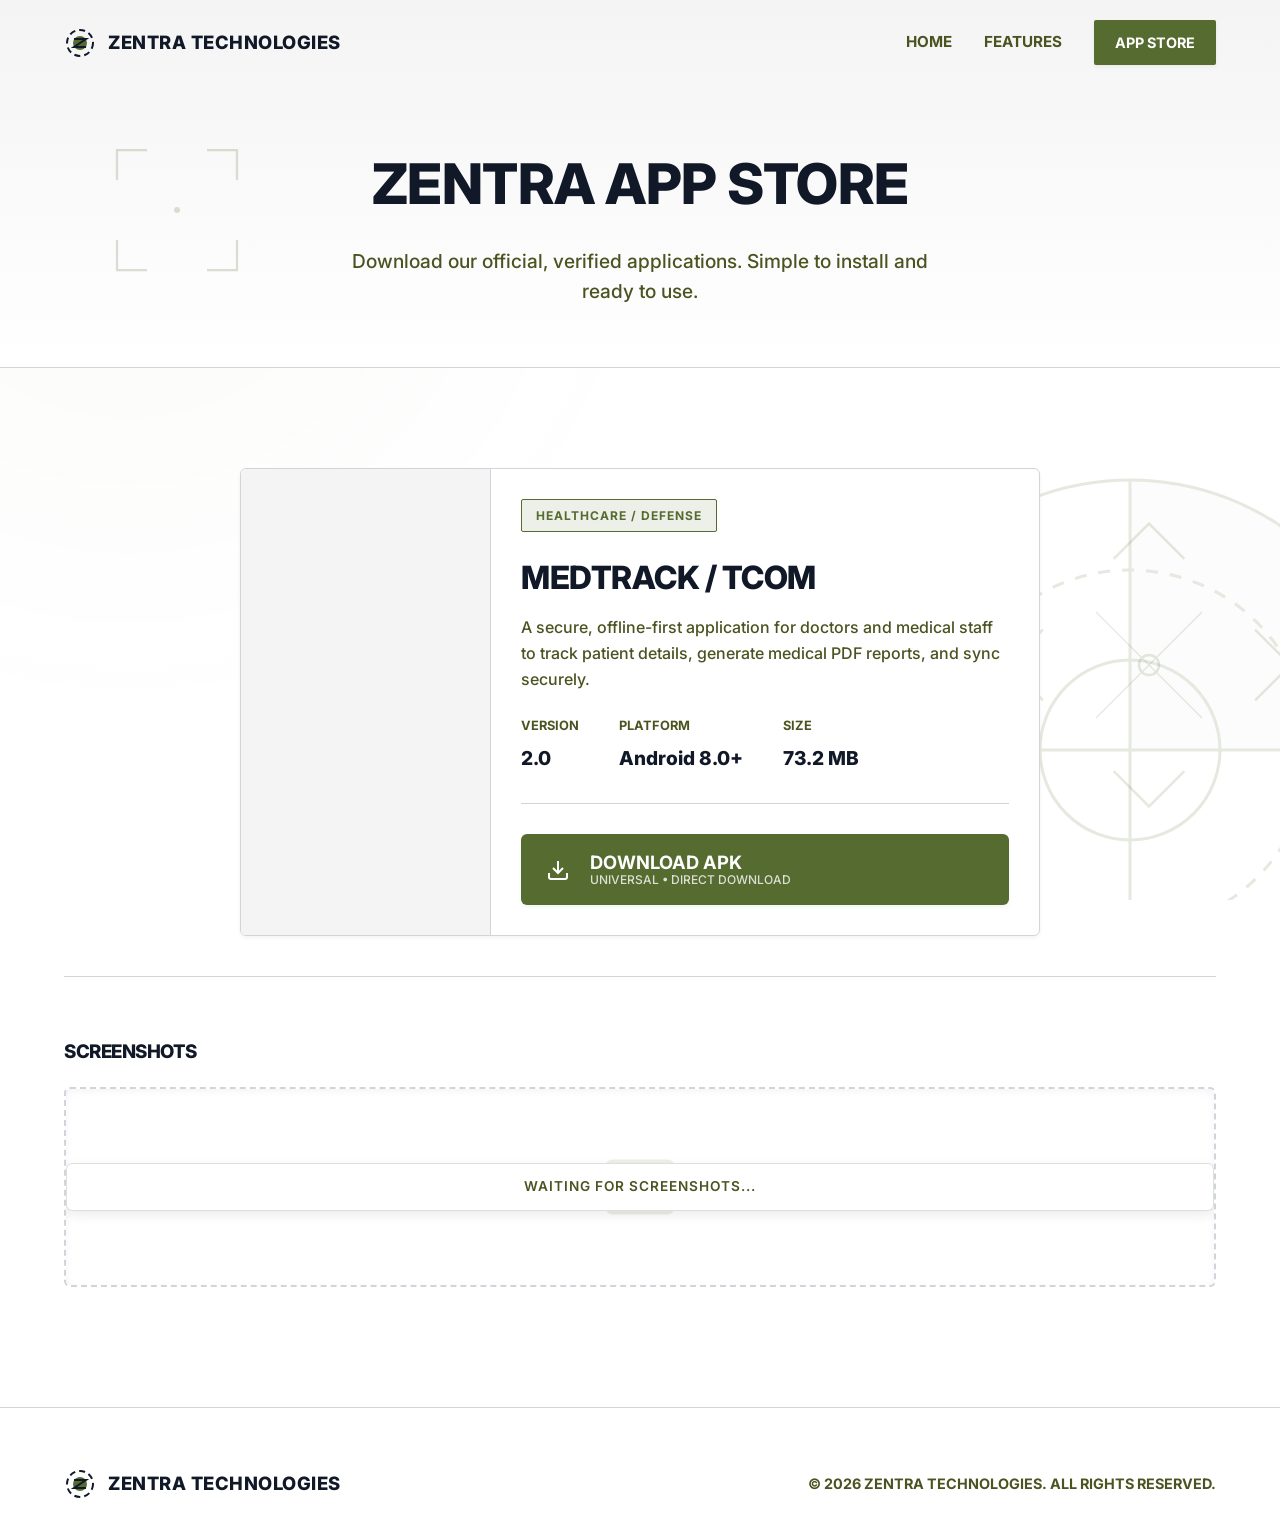
==== commit 6974e610: "Implement advanced 3D parallax redesign and update to V2 download link" ====
--- a/store.html
+++ b/store.html
@@ -107,7 +107,7 @@
                         <div class="app-meta">
                             <div class="meta-item">
                                 <span class="meta-label">Version</span>
-                                <span class="meta-val">3.0</span>
+                                <span class="meta-val">2.0</span>
                             </div>
                             <div class="meta-item">
                                 <span class="meta-label">Platform</span>
@@ -120,7 +120,7 @@
                         </div>
 
                         <div class="download-section">
-                            <a href="releases/tacticalmedapp-v3.apk" class="btn btn-primary btn-download">
+                            <a href="releases/tacticalmedapp-v2.apk" class="btn btn-primary btn-download">
                                 <svg width="24" height="24" viewBox="0 0 24 24" fill="none" stroke="currentColor" stroke-width="2"><path d="M21 15v4a2 2 0 0 1-2 2H5a2 2 0 0 1-2-2v-4"></path><polyline points="7 10 12 15 17 10"></polyline><line x1="12" y1="15" x2="12" y2="3"></line></svg>
                                 <span>
                                     <strong>Download APK</strong>
--- a/styles.css
+++ b/styles.css
@@ -30,8 +30,38 @@
     background-color: var(--bg-primary);
     color: var(--text-pure);
     line-height: 1.6;
+    overflow: hidden; /* Hide body scroll, scroll via wrapper */
+    -webkit-font-smoothing: antialiased;
+}
+
+/* PARALLAX ENGINE */
+.parallax-wrapper {
+    height: 100vh;
     overflow-x: hidden;
-    -webkit-font-smoothing: antialiased;
+    overflow-y: auto;
+    perspective: 10px;
+    position: relative;
+}
+
+.parallax-layer {
+    position: absolute;
+    top: 0;
+    left: 0;
+    right: 0;
+    bottom: 0;
+    transform-origin: center center;
+}
+
+.parallax-layer-back {
+    transform: translateZ(-10px) scale(2);
+    z-index: 1;
+    pointer-events: none;
+}
+
+.parallax-layer-mid {
+    transform: translateZ(0);
+    z-index: 2;
+    position: relative;
 }
 
 /* Ambient Background */
@@ -125,39 +155,46 @@
 .photo-slot {
     width: 100%;
     min-height: 350px;
-    background: var(--bg-secondary);
-    border: 2px dashed var(--accent);
-    border-radius: 4px;
+    background: linear-gradient(135deg, rgba(85, 107, 47, 0.05) 0%, rgba(85, 107, 47, 0.15) 100%);
+    border: 1px solid rgba(85, 107, 47, 0.3);
+    border-radius: 8px;
     display: flex;
     align-items: center;
     justify-content: center;
     color: var(--accent);
-    font-weight: 700;
+    font-weight: 600;
     text-transform: uppercase;
     letter-spacing: 1px;
     position: relative;
     overflow: hidden;
     margin: 20px 0;
     transition: var(--transition);
+    box-shadow: inset 0 2px 8px rgba(0,0,0,0.05);
 }
 
 .photo-slot::after {
     content: '';
     position: absolute;
-    top: 0;
-    left: 0;
-    width: 100%;
-    height: 100%;
-    background: repeating-linear-gradient(45deg, transparent, transparent 10px, rgba(85, 107, 47, 0.05) 10px, rgba(85, 107, 47, 0.05) 20px);
+    top: 50%;
+    left: 50%;
+    transform: translate(-50%, -50%);
+    width: 80px;
+    height: 80px;
+    background: url("data:image/svg+xml,%3Csvg xmlns='http://www.w3.org/2000/svg' fill='none' viewBox='0 0 24 24' stroke='%23556B2F' stroke-width='1.5'%3E%3Cpath stroke-linecap='round' stroke-linejoin='round' d='M2.25 15.75l5.159-5.159a2.25 2.25 0 013.182 0l5.159 5.159m-1.5-1.5l1.409-1.409a2.25 2.25 0 013.182 0l2.909 2.909m-18 3.75h16.5a1.5 1.5 0 001.5-1.5V6a1.5 1.5 0 00-1.5-1.5H3.75A1.5 1.5 0 002.25 6v12a1.5 1.5 0 001.5 1.5zm10.5-11.25h.008v.008h-.008V8.25zm.375 0a.375.375 0 11-.75 0 .375.375 0 01.75 0z' /%3E%3C/svg%3E") no-repeat center;
+    background-size: cover;
+    opacity: 0.1;
+    z-index: 1;
 }
 
 .photo-slot span {
     z-index: 2;
-    background: var(--bg-primary);
-    padding: 8px 16px;
-    border-radius: 2px;
-    box-shadow: var(--shadow-sm);
-    border: 1px solid var(--accent);
+    background: rgba(255, 255, 255, 0.95);
+    padding: 12px 24px;
+    border-radius: 6px;
+    box-shadow: 0 4px 12px rgba(0,0,0,0.08);
+    border: 1px solid rgba(85, 107, 47, 0.2);
+    font-size: 0.85rem;
+    backdrop-filter: blur(8px);
 }
 
 /* Navigation */
@@ -174,11 +211,11 @@
 
 #navbar.scrolled {
     padding: 12px 0;
-    background: rgba(255, 255, 255, 0.95);
-    backdrop-filter: blur(15px);
-    -webkit-backdrop-filter: blur(15px);
-    border-bottom: 1px solid var(--border-light);
-    box-shadow: var(--shadow-sm);
+    background: rgba(255, 255, 255, 0.8);
+    backdrop-filter: blur(24px);
+    -webkit-backdrop-filter: blur(24px);
+    border-bottom: 1px solid rgba(255,255,255,0.4);
+    box-shadow: 0 4px 30px rgba(0, 0, 0, 0.05);
 }
 
 .nav-container {
@@ -296,9 +333,10 @@
 }
 
 .section-bg {
-    background-color: var(--bg-secondary);
-    border-top: 1px solid var(--border-light);
-    border-bottom: 1px solid var(--border-light);
+    background-color: rgba(243, 244, 243, 0.4);
+    border-top: 1px solid rgba(255,255,255,0.2);
+    border-bottom: 1px solid rgba(255,255,255,0.2);
+    backdrop-filter: blur(10px);
 }
 
 .section-header {
@@ -322,20 +360,22 @@
 }
 
 .card {
-    background: var(--bg-primary);
-    border: 1px solid var(--border-light);
-    border-radius: 4px;
+    background: rgba(255, 255, 255, 0.65);
+    backdrop-filter: blur(20px);
+    -webkit-backdrop-filter: blur(20px);
+    border: 1px solid rgba(255, 255, 255, 0.8);
+    border-radius: 12px;
     padding: 40px;
-    transition: var(--transition);
-    box-shadow: var(--shadow-sm);
+    transition: all 0.4s cubic-bezier(0.25, 0.46, 0.45, 0.94);
+    box-shadow: 0 8px 32px 0 rgba(0, 0, 0, 0.05);
     position: relative;
     z-index: 2;
 }
 
 .card:hover {
-    border-color: var(--accent);
-    transform: translateY(-4px);
-    box-shadow: var(--shadow-md);
+    border-color: rgba(85, 107, 47, 0.4);
+    transform: translateY(-8px) scale(1.02);
+    box-shadow: 0 15px 40px 0 rgba(85, 107, 47, 0.12);
 }
 
 .card-icon {
@@ -694,20 +734,22 @@
 }
 
 .mini-app-card {
-    background: var(--bg-primary);
-    border: 1px solid var(--border-light);
-    border-radius: 8px;
+    background: rgba(255, 255, 255, 0.7);
+    backdrop-filter: blur(20px);
+    -webkit-backdrop-filter: blur(20px);
+    border: 1px solid rgba(255, 255, 255, 0.6);
+    border-radius: 12px;
     overflow: hidden;
-    transition: var(--transition);
-    box-shadow: var(--shadow-sm);
+    transition: all 0.4s cubic-bezier(0.25, 0.46, 0.45, 0.94);
+    box-shadow: 0 8px 32px 0 rgba(0, 0, 0, 0.05);
     display: flex;
     flex-direction: column;
 }
 
 .mini-app-card:hover {
-    transform: translateY(-4px);
-    box-shadow: var(--shadow-md);
-    border-color: var(--accent);
+    transform: translateY(-8px) scale(1.02);
+    box-shadow: 0 15px 40px 0 rgba(85, 107, 47, 0.15);
+    border-color: rgba(85, 107, 47, 0.4);
 }
 
 .mini-app-screenshot {
@@ -723,18 +765,40 @@
 .screenshot-placeholder {
     width: 100%;
     height: 100%;
-    background: repeating-linear-gradient(45deg, transparent, transparent 10px, rgba(85, 107, 47, 0.05) 10px, rgba(85, 107, 47, 0.05) 20px);
-    border: 2px dashed var(--border-light);
-    border-radius: 4px;
-    display: flex;
+    background: linear-gradient(135deg, rgba(85, 107, 47, 0.03) 0%, rgba(85, 107, 47, 0.1) 100%);
+    border: 1px solid rgba(85, 107, 47, 0.2);
+    border-radius: 6px;
+    display: flex;
+    flex-direction: column;
     align-items: center;
     justify-content: center;
     color: var(--text-muted);
-    font-size: 0.8rem;
-    font-weight: 700;
+    font-size: 0.75rem;
+    font-weight: 600;
     text-transform: uppercase;
     text-align: center;
     padding: 10px;
+    box-shadow: inset 0 2px 4px rgba(0,0,0,0.02);
+    position: relative;
+    overflow: hidden;
+}
+
+.screenshot-placeholder::before {
+    content: '';
+    width: 32px;
+    height: 32px;
+    margin-bottom: 12px;
+    background: url("data:image/svg+xml,%3Csvg xmlns='http://www.w3.org/2000/svg' fill='none' viewBox='0 0 24 24' stroke='%234B5320' stroke-width='1.5'%3E%3Cpath stroke-linecap='round' stroke-linejoin='round' d='M2.25 15.75l5.159-5.159a2.25 2.25 0 013.182 0l5.159 5.159m-1.5-1.5l1.409-1.409a2.25 2.25 0 013.182 0l2.909 2.909m-18 3.75h16.5a1.5 1.5 0 001.5-1.5V6a1.5 1.5 0 00-1.5-1.5H3.75A1.5 1.5 0 002.25 6v12a1.5 1.5 0 001.5 1.5zm10.5-11.25h.008v.008h-.008V8.25zm.375 0a.375.375 0 11-.75 0 .375.375 0 01.75 0z' /%3E%3C/svg%3E") no-repeat center;
+    background-size: cover;
+    opacity: 0.3;
+}
+
+.screenshot-placeholder span {
+    background: rgba(255, 255, 255, 0.9);
+    padding: 6px 12px;
+    border-radius: 4px;
+    border: 1px solid rgba(85, 107, 47, 0.15);
+    box-shadow: 0 2px 4px rgba(0,0,0,0.05);
 }
 
 .mini-app-content {
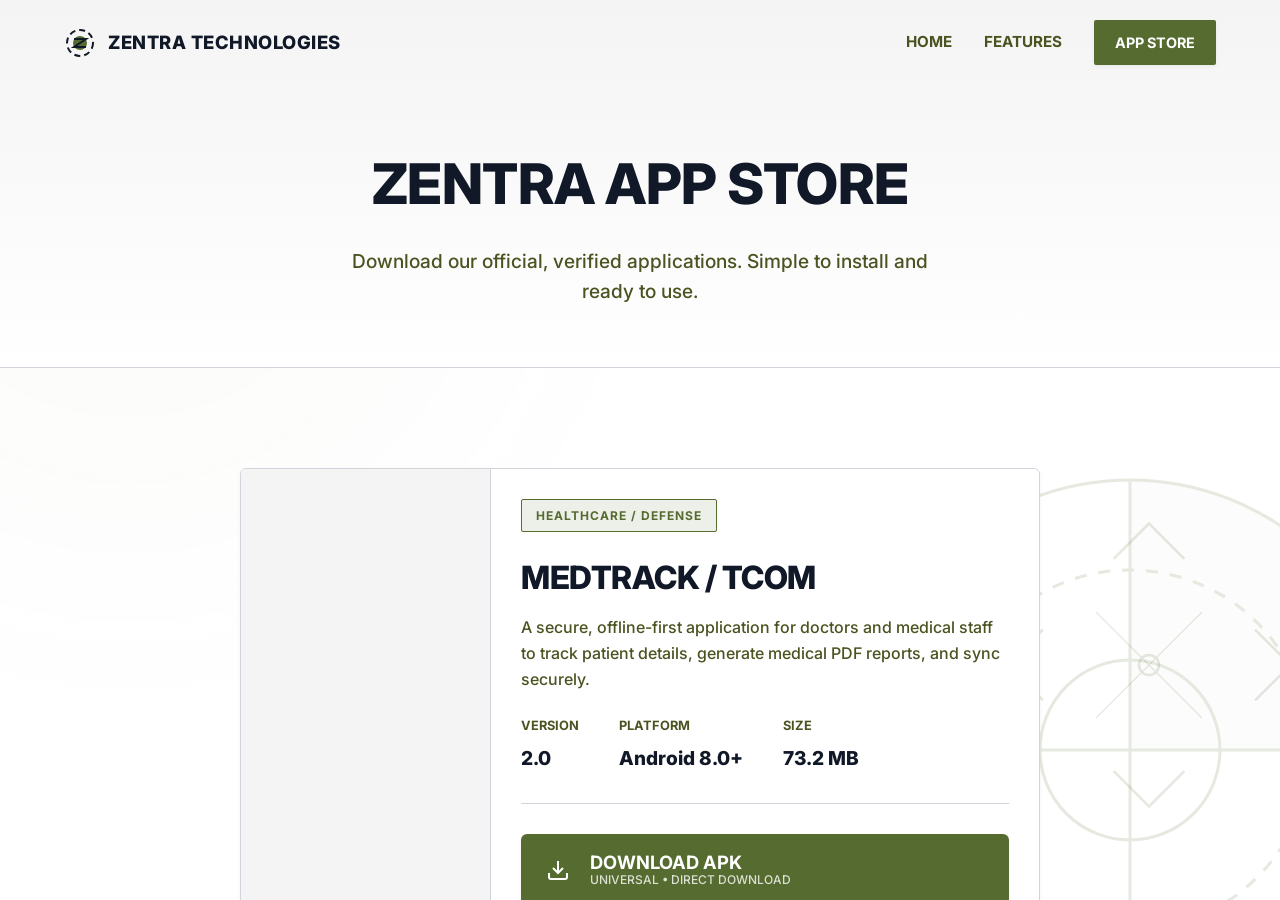
==== commit 4944e202: "Fix scrolling on store.html page" ====
--- a/store.html
+++ b/store.html
@@ -19,11 +19,13 @@
 </head>
 <body>
 
-    <div class="ambient-bg"></div>
+    <div class="parallax-wrapper">
+        <div class="parallax-layer parallax-layer-back">
+            <div class="ambient-bg"></div>
 
-    <!-- Animated Military Background Elements -->
-    <div class="tactical-bg">
-        <!-- Radar Sweep -->
+            <!-- Animated Military Background Elements -->
+            <div class="tactical-bg">
+                <!-- Radar Sweep -->
         <svg class="bg-radar" viewBox="0 0 200 200" xmlns="http://www.w3.org/2000/svg">
             <circle cx="100" cy="100" r="90" fill="none" stroke="currentColor" stroke-width="1"/>
             <circle cx="100" cy="100" r="60" fill="none" stroke="currentColor" stroke-width="1" stroke-dasharray="4 4"/>
@@ -52,10 +54,12 @@
             <path d="M50 15 L62 45 L85 50 L62 55 L50 85 L38 55 L15 50 L38 45 Z" fill="none" stroke="currentColor" stroke-width="0.75"/>
             <path d="M47 45 L50 25 L53 45 Z" stroke="currentColor" stroke-width="0.75" fill="currentColor" opacity="0.3"/>
         </svg>
-    </div>
+            </div>
+        </div>
 
-    <!-- Navigation -->
-    <nav id="navbar">
+        <div class="parallax-layer parallax-layer-mid">
+            <!-- Navigation -->
+            <nav id="navbar">
         <div class="nav-container">
             <a href="index.html" class="logo">
                 <svg width="32" height="32" viewBox="0 0 32 32" fill="none" xmlns="http://www.w3.org/2000/svg"><circle cx="16" cy="16" r="13" stroke="#111827" stroke-width="2" stroke-dasharray="6 4"/><circle cx="16" cy="16" r="7" fill="#556B2F"/><path d="M10 12 L22 12 L10 20 L22 20" stroke="#111827" stroke-width="2" fill="none"/></svg>
@@ -158,5 +162,7 @@
     </footer>
 
     <script src="app.js"></script>
+        </div>
+    </div>
 </body>
 </html>
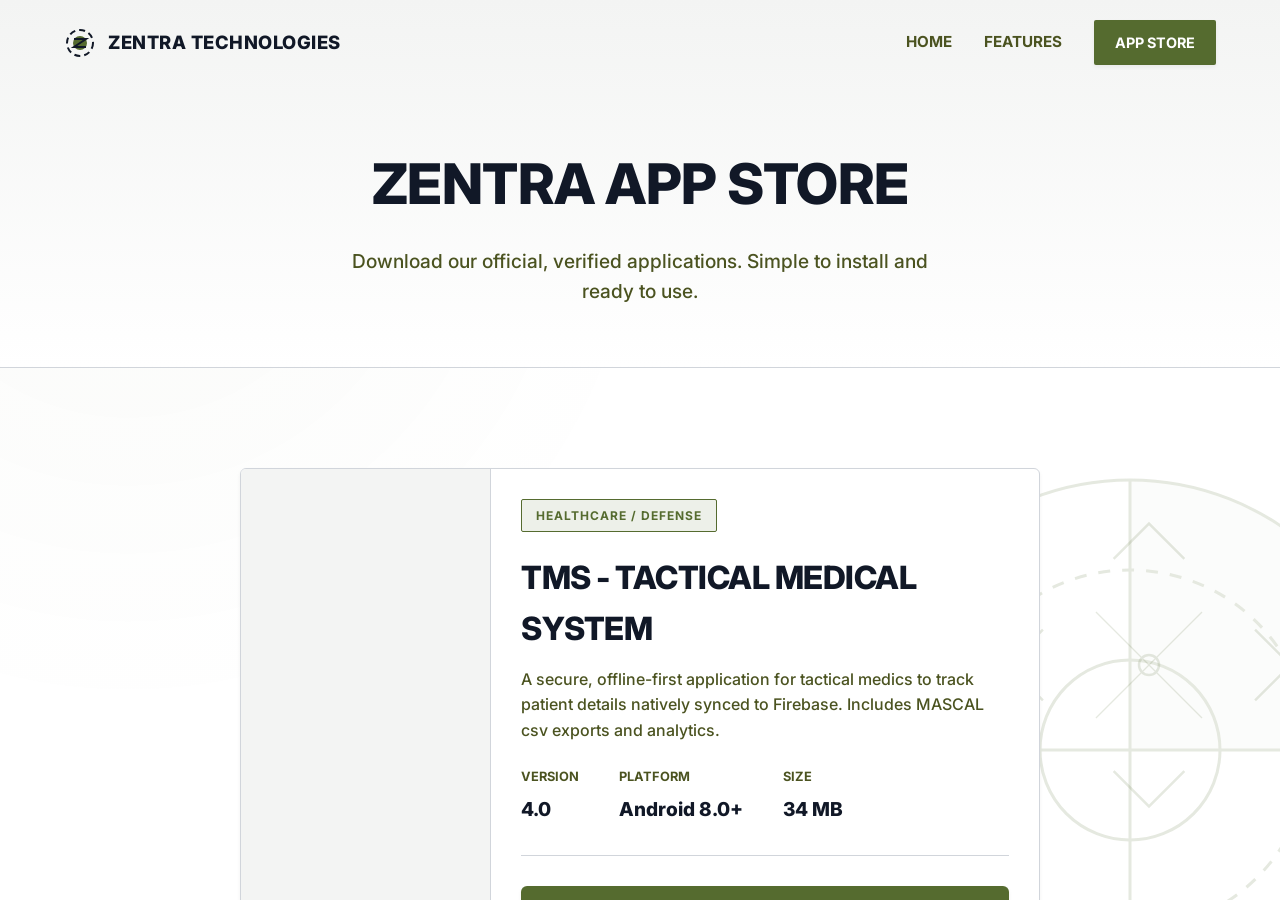
==== commit fb2b06c3: "feat: Released TMS v4.0 APK for Tactical Medical System with Analytics and MASCAL engine" ====
--- a/store.html
+++ b/store.html
@@ -105,13 +105,13 @@
                     </div>
                     <div class="app-info">
                         <span class="tag">Healthcare / Defense</span>
-                        <h3>MedTrack / TCOM</h3>
-                        <p>A secure, offline-first application for doctors and medical staff to track patient details, generate medical PDF reports, and sync securely.</p>
+                        <h3>TMS - Tactical Medical System</h3>
+                        <p>A secure, offline-first application for tactical medics to track patient details natively synced to Firebase. Includes MASCAL csv exports and analytics.</p>
                         
                         <div class="app-meta">
                             <div class="meta-item">
                                 <span class="meta-label">Version</span>
-                                <span class="meta-val">2.0</span>
+                                <span class="meta-val">4.0</span>
                             </div>
                             <div class="meta-item">
                                 <span class="meta-label">Platform</span>
@@ -119,12 +119,12 @@
                             </div>
                             <div class="meta-item">
                                 <span class="meta-label">Size</span>
-                                <span class="meta-val">73.2 MB</span>
+                                <span class="meta-val">34 MB</span>
                             </div>
                         </div>
 
                         <div class="download-section">
-                            <a href="releases/tacticalmedapp-v2.apk" class="btn btn-primary btn-download">
+                            <a href="releases/tms-v4.apk" class="btn btn-primary btn-download">
                                 <svg width="24" height="24" viewBox="0 0 24 24" fill="none" stroke="currentColor" stroke-width="2"><path d="M21 15v4a2 2 0 0 1-2 2H5a2 2 0 0 1-2-2v-4"></path><polyline points="7 10 12 15 17 10"></polyline><line x1="12" y1="15" x2="12" y2="3"></line></svg>
                                 <span>
                                     <strong>Download APK</strong>
